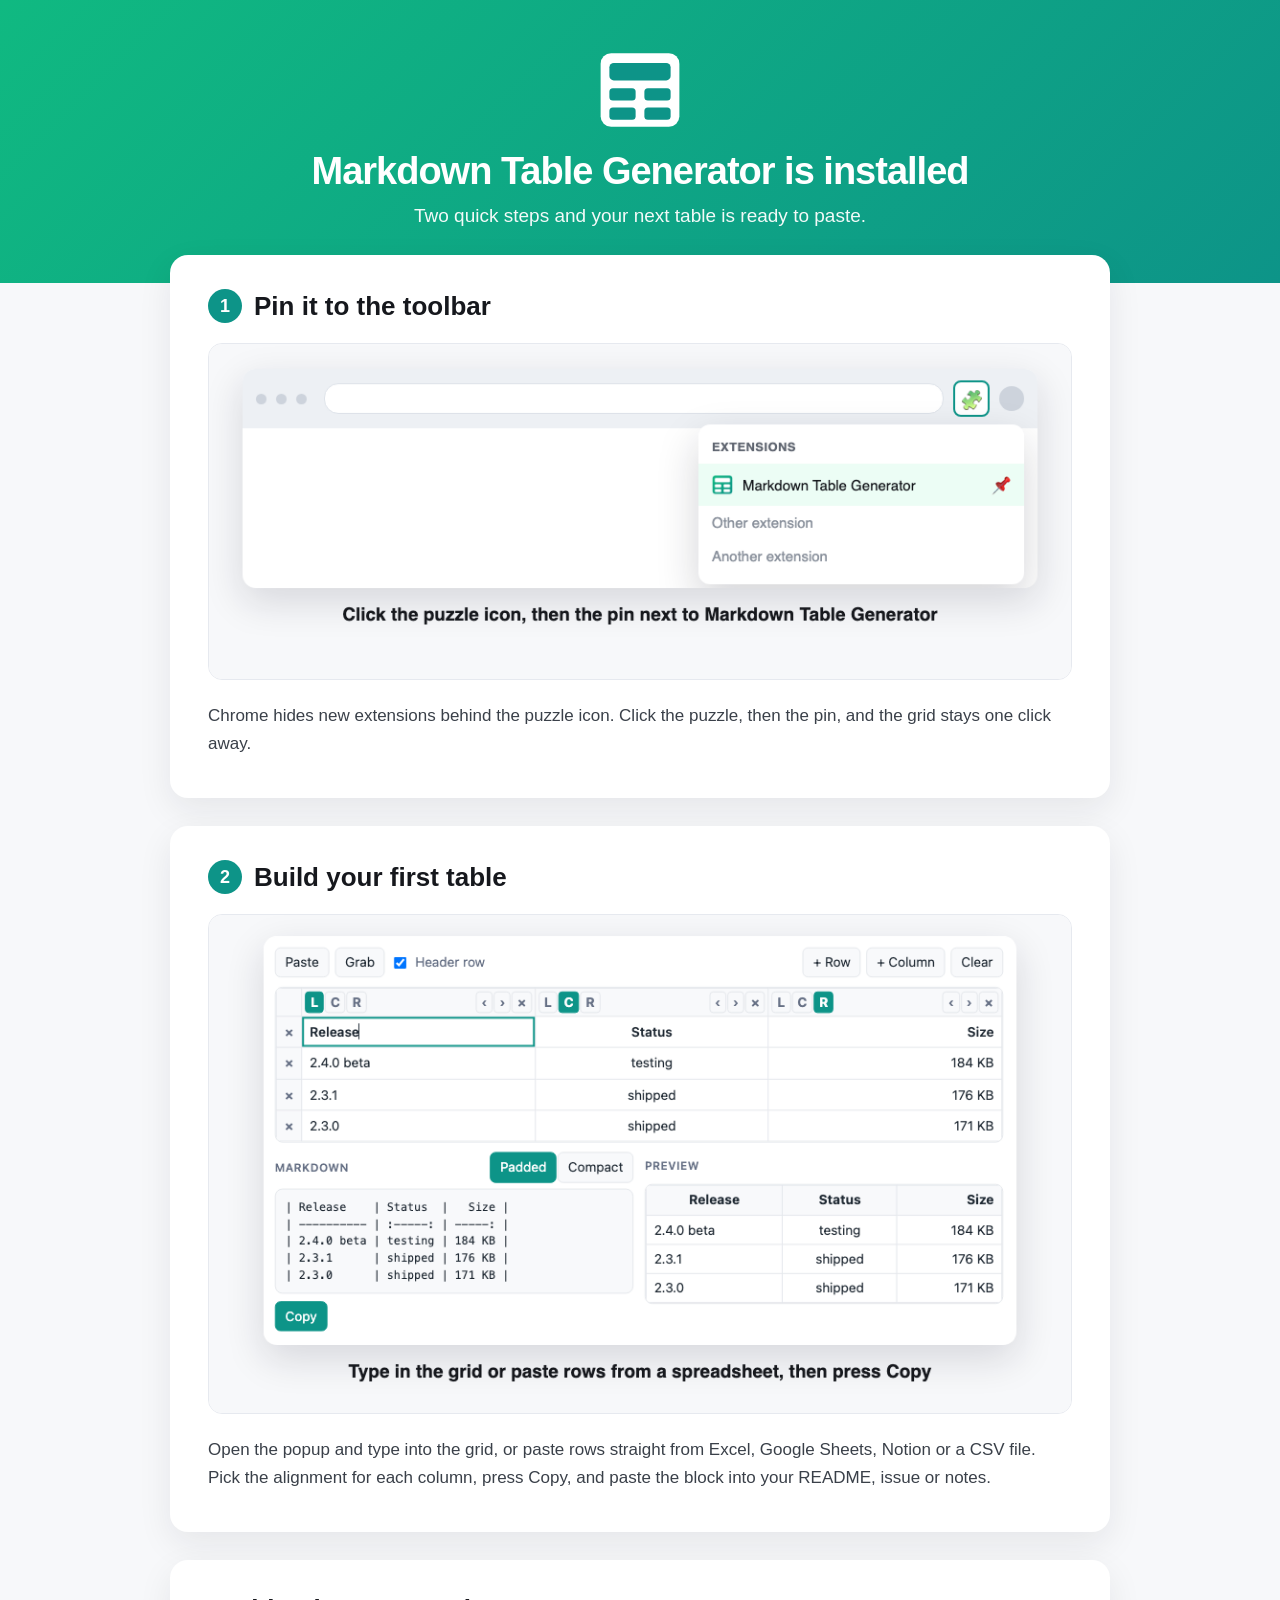
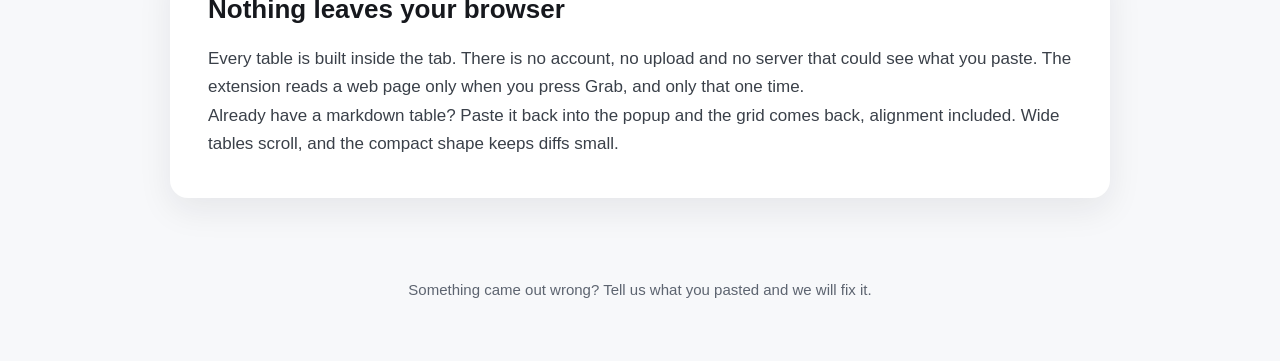
==== index.html @ 70e4a78b "Welcome page for Markdown Table Generator" ====
<!DOCTYPE html>
<html lang="en">
<head>
<meta charset="UTF-8">
<meta name="viewport" content="width=device-width, initial-scale=1">
<title>Welcome – Markdown Table Generator</title>
<link rel="icon" href="images/icon.png">
<link rel="stylesheet" href="styles.css">
</head>
<body>
<header class="hero">
  <img class="hero__icon" src="images/icon-white.svg" alt="">
  <h1>Markdown Table Generator is installed</h1>
  <p class="hero__sub">Two quick steps and your next table is ready to paste.</p>
</header>

<main class="container">
  <section class="step">
    <h2><span class="step__num">1</span> Pin it to the toolbar</h2>
    <img src="images/step1.png" alt="Chrome toolbar with the extensions menu open and the pin next to Markdown Table Generator">
    <p>Chrome hides new extensions behind the puzzle icon. Click the puzzle, then the pin, and the grid stays one click away.</p>
  </section>

  <section class="step">
    <h2><span class="step__num">2</span> Build your first table</h2>
    <img src="images/step2.png" alt="The popup with a filled grid, the markdown block below it and the Copy button">
    <p>Open the popup and type into the grid, or paste rows straight from Excel, Google Sheets, Notion or a CSV file. Pick the alignment for each column, press Copy, and paste the block into your README, issue or notes.</p>
  </section>

  <section class="note">
    <h2>Nothing leaves your browser</h2>
    <p>Every table is built inside the tab. There is no account, no upload and no server that could see what you paste. The extension reads a web page only when you press Grab, and only that one time.</p>
    <p class="note__hint">Already have a markdown table? Paste it back into the popup and the grid comes back, alignment included. Wide tables scroll, and the compact shape keeps diffs small.</p>
  </section>
</main>

<footer class="footer">
  <p>Something came out wrong? Tell us what you pasted and we will fix it.</p>
</footer>
</body>
</html>
---- styles.css ----
* { box-sizing: border-box; }
body {
  margin: 0;
  font-family: -apple-system, BlinkMacSystemFont, "Segoe UI", Roboto, Helvetica, Arial, sans-serif;
  background: #f7f8fa;
  color: #16181d;
}
.hero {
  background: linear-gradient(135deg, #10b981 0%, #0d9488 100%);
  color: #fff;
  padding: 48px 20px 56px;
  text-align: center;
}
.hero__icon { width: 84px; height: 84px; display: block; margin: 0 auto 18px; }
.hero h1 { margin: 0; font-size: 38px; font-weight: 800; letter-spacing: -1px; }
.hero__sub { margin: 12px auto 0; max-width: 620px; font-size: 19px; opacity: .95; }
.container { max-width: 980px; margin: -28px auto 0; padding: 0 20px 40px; }
.step, .note {
  background: #fff;
  border-radius: 18px;
  padding: 34px 38px 40px;
  margin-bottom: 28px;
  box-shadow: 0 12px 34px rgba(20, 24, 40, .08);
}
.step h2, .note h2 { margin: 0 0 20px; font-size: 26px; display: flex; align-items: center; gap: 12px; }
.step__num {
  width: 34px; height: 34px; border-radius: 50%;
  background: #0d9488; color: #fff;
  font-size: 18px; font-weight: 700;
  display: inline-flex; align-items: center; justify-content: center;
}
.step img {
  width: 100%; display: block; margin: 0 0 22px;
  border-radius: 14px; border: 1px solid #e6e9ef;
}
.step p, .note p { margin: 0; font-size: 17px; line-height: 1.65; color: #3a4049; }
.note__hint { margin-top: 18px; color: #5d6470; font-size: 16px; }
.footer { padding: 0 20px 48px; text-align: center; color: #5d6470; font-size: 15px; }
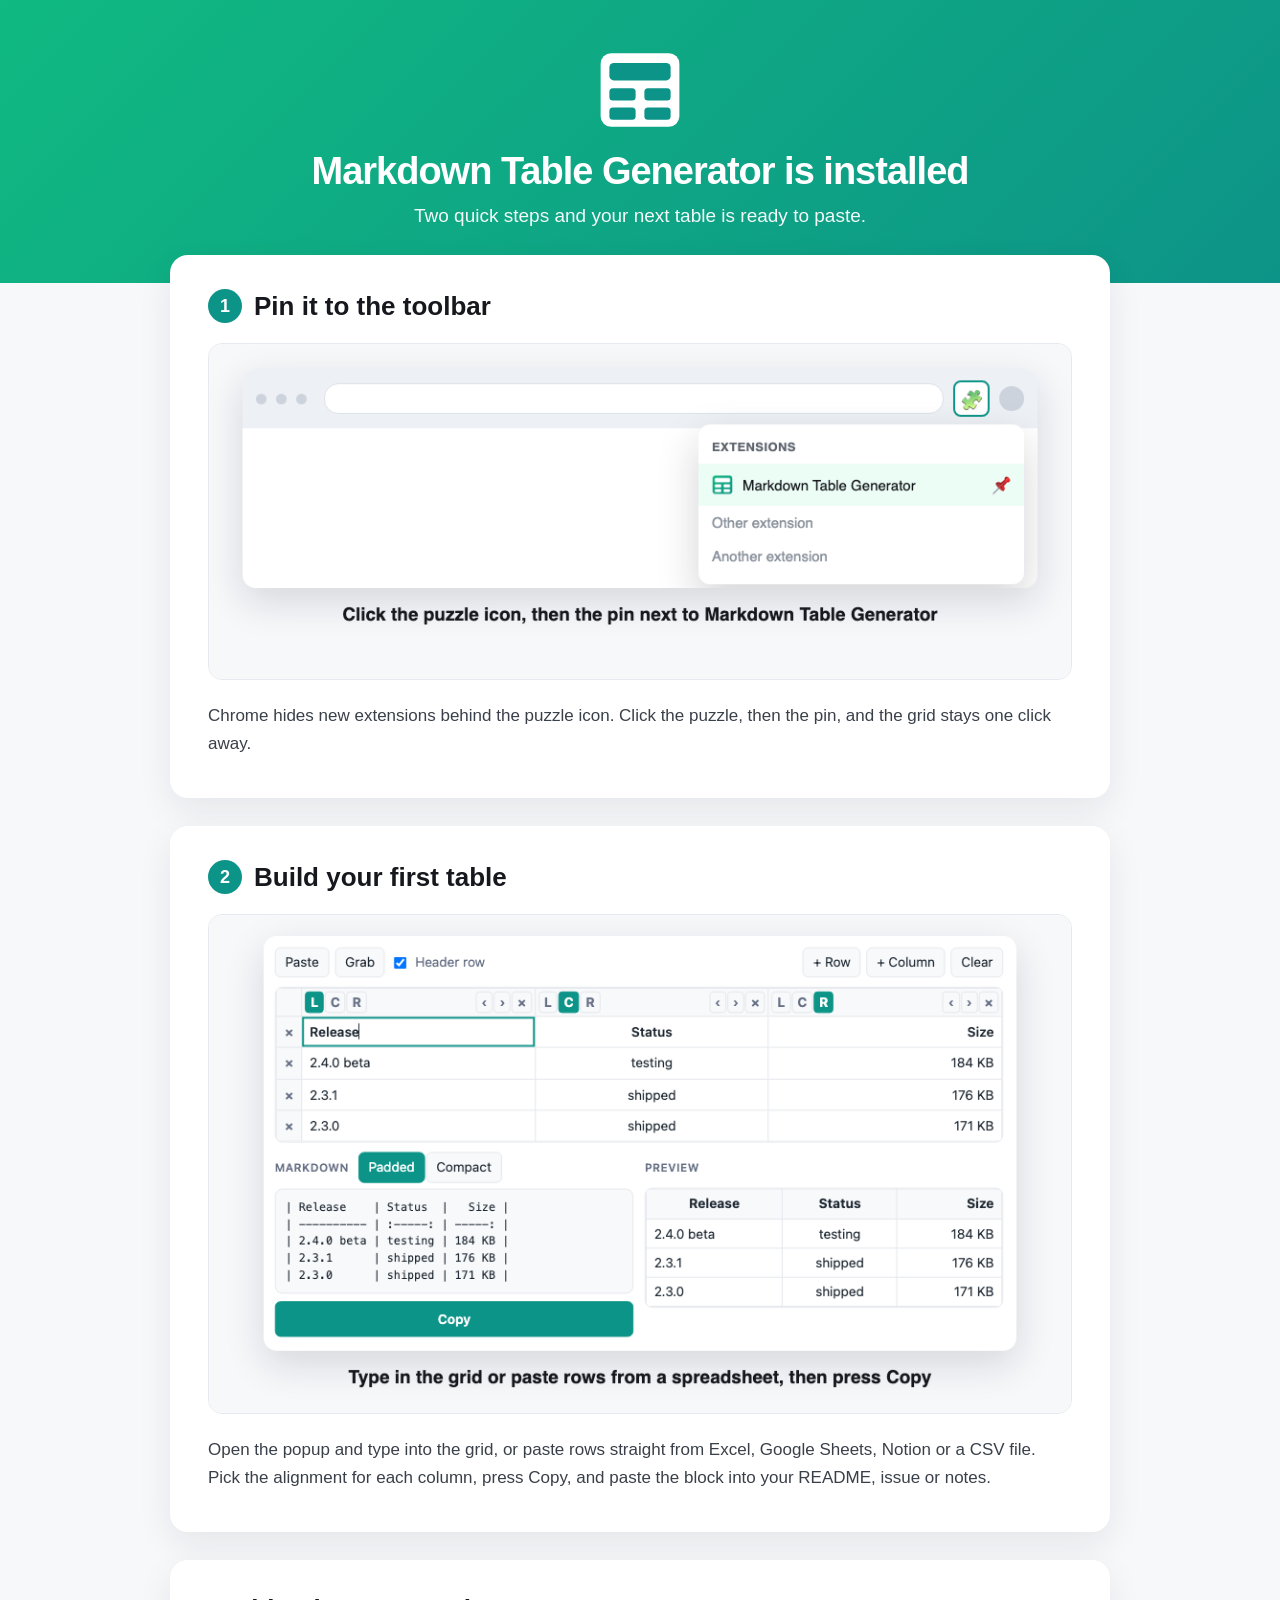
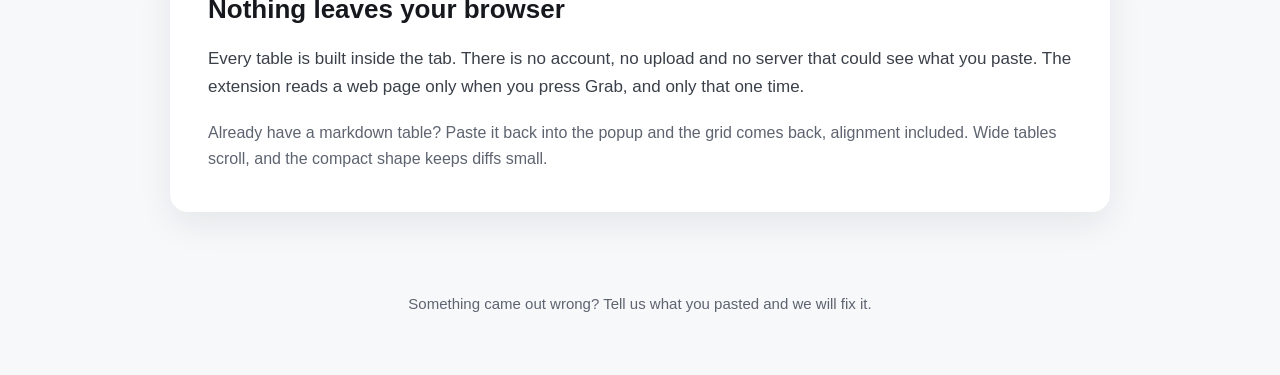
==== commit f8346ba2: "GA4 на страницах установки и удаления, аналитика описана в политике" ====
--- a/index.html
+++ b/index.html
@@ -6,6 +6,14 @@
 <title>Welcome – Markdown Table Generator</title>
 <link rel="icon" href="images/icon.png">
 <link rel="stylesheet" href="styles.css">
+    <!-- Google tag (gtag.js) -->
+    <script async src="https://www.googletagmanager.com/gtag/js?id=G-HWH78REWFM"></script>
+    <script>
+        window.dataLayer = window.dataLayer || [];
+        function gtag(){dataLayer.push(arguments);}
+        gtag('js', new Date());
+        gtag('config', 'G-HWH78REWFM');
+    </script>
 </head>
 <body>
 <header class="hero">
--- a/styles.css
+++ b/styles.css
@@ -34,5 +34,5 @@
   border-radius: 14px; border: 1px solid #e6e9ef;
 }
 .step p, .note p { margin: 0; font-size: 17px; line-height: 1.65; color: #3a4049; }
-.note__hint { margin-top: 18px; color: #5d6470; font-size: 16px; }
+.note p.note__hint { margin-top: 18px; color: #5d6470; font-size: 16px; }
 .footer { padding: 0 20px 48px; text-align: center; color: #5d6470; font-size: 15px; }
